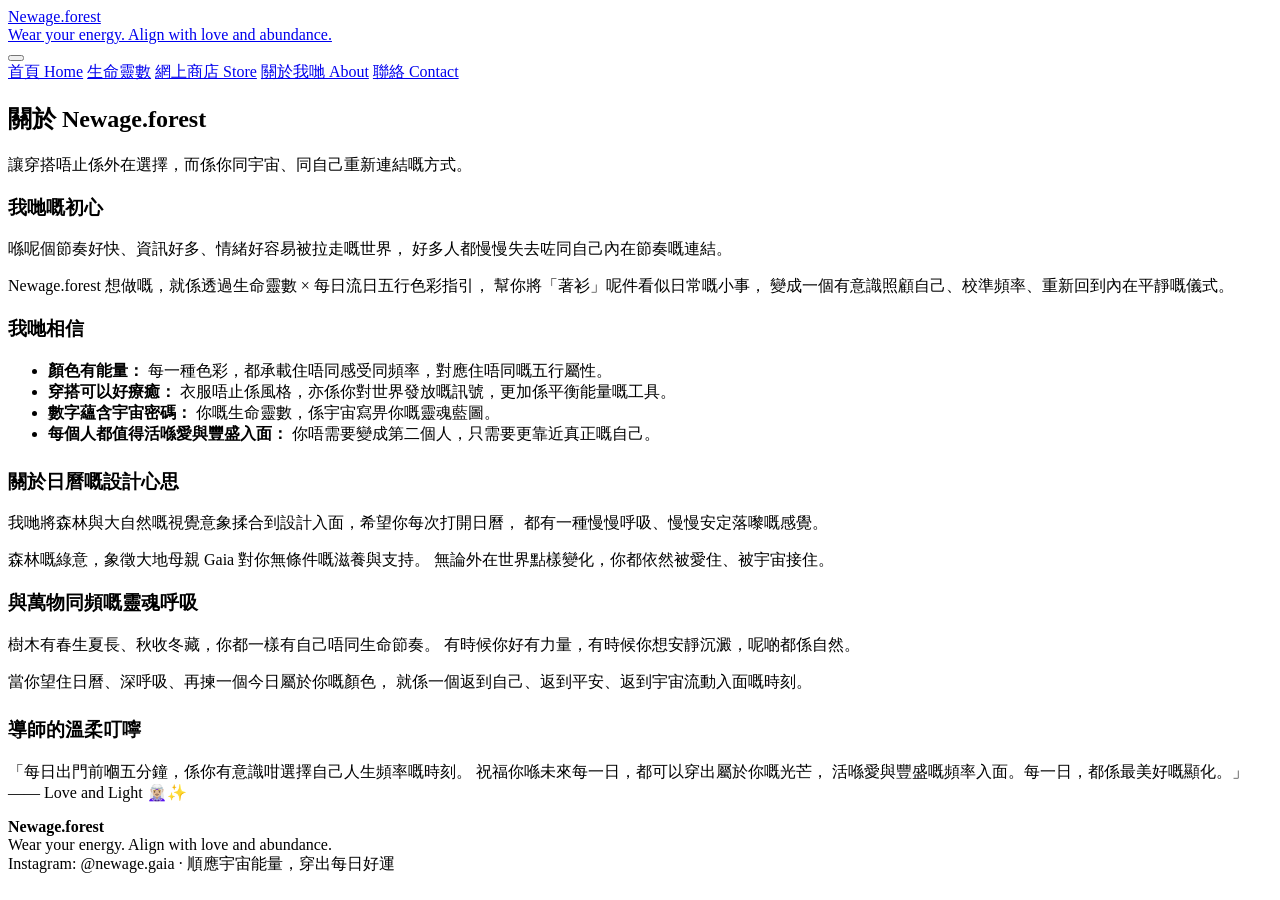
==== about.html @ 84f9bcf3 "Add files via upload" ====
<!DOCTYPE html>
<html lang="zh-HK">
<head>
  <meta charset="UTF-8" />
  <meta name="viewport" content="width=device-width, initial-scale=1.0" />

  <title>關於我哋 | Newage.forest</title>

  <meta name="description" content="關於 Newage.forest，透過生命靈數與每日流日五行色彩指引，幫你重新連結自己。" />

  <link rel="stylesheet" href="css/style.css" />
</head>

<body>

<nav class="nav">
  <div class="container nav-inner">
    <a class="brand" href="index.html">
      <div class="brand-title">Newage.forest</div>
      <div class="brand-sub">Wear your energy. Align with love and abundance.</div>
    </a>

    <button class="menu-toggle" id="menuToggle" aria-label="Open menu" aria-expanded="false" aria-controls="mobileMenu">
      <span></span>
      <span></span>
      <span></span>
    </button>

    <div class="nav-links" id="mobileMenu">
      <a href="index.html">首頁 Home</a>
      <a href="numerology.html">生命靈數</a>
      <a href="store.html">網上商店 Store</a>
      <a href="about.html">關於我哋 About</a>
      <a href="contact.html">聯絡 Contact</a>
    </div>
  </div>
</nav>

<main>

<section id="about">
  <div class="container">
    <div class="section-head">
      <h1>關於 Newage.forest</h1>
      <p class="muted">
        讓穿搭唔止係外在選擇，而係你同宇宙、同自己重新連結嘅方式。
      </p>
    </div>

    <div class="grid-2">
      <div class="card">
        <h3>我哋嘅初心</h3>

        <p>
          喺呢個節奏好快、資訊好多、情緒好容易被拉走嘅世界，
          好多人都慢慢失去咗同自己內在節奏嘅連結。
        </p>

        <p>
          Newage.forest 想做嘅，就係透過生命靈數 × 每日流日五行色彩指引，
          幫你將「著衫」呢件看似日常嘅小事，
          變成一個有意識照顧自己、校準頻率、重新回到內在平靜嘅儀式。
        </p>
      </div>

      <div class="card">
        <h3>我哋相信</h3>

        <ul class="list">
          <li><strong>顏色有能量：</strong> 每一種色彩，都承載住唔同感受同頻率，對應住唔同嘅五行屬性。</li>
          <li><strong>穿搭可以好療癒：</strong> 衣服唔止係風格，亦係你對世界發放嘅訊號，更加係平衡能量嘅工具。</li>
          <li><strong>數字蘊含宇宙密碼：</strong> 你嘅生命靈數，係宇宙寫畀你嘅靈魂藍圖。</li>
          <li><strong>每個人都值得活喺愛與豐盛入面：</strong> 你唔需要變成第二個人，只需要更靠近真正嘅自己。</li>
        </ul>
      </div>
    </div>

    <div class="grid-2" style="margin-top:24px;">
      <div class="soft-panel">
        <h3>關於日曆嘅設計心思</h3>

        <p>
          我哋將森林與大自然嘅視覺意象揉合到設計入面，希望你每次打開日曆，
          都有一種慢慢呼吸、慢慢安定落嚟嘅感覺。
        </p>

        <p>
          森林嘅綠意，象徵大地母親 Gaia 對你無條件嘅滋養與支持。
          無論外在世界點樣變化，你都依然被愛住、被宇宙接住。
        </p>
      </div>

      <div class="soft-panel">
        <h3>與萬物同頻嘅靈魂呼吸</h3>

        <p>
          樹木有春生夏長、秋收冬藏，你都一樣有自己唔同生命節奏。
          有時候你好有力量，有時候你想安靜沉澱，呢啲都係自然。
        </p>

        <p>
          當你望住日曆、深呼吸、再揀一個今日屬於你嘅顏色，
          就係一個返到自己、返到平安、返到宇宙流動入面嘅時刻。
        </p>
      </div>
    </div>

    <div class="card" style="margin-top:24px;">
      <h3>導師的溫柔叮嚀</h3>

      <p class="quote">
        「每日出門前嗰五分鐘，係你有意識咁選擇自己人生頻率嘅時刻。
        祝福你喺未來每一日，都可以穿出屬於你嘅光芒，
        活喺愛與豐盛嘅頻率入面。每一日，都係最美好嘅顯化。」
        —— Love and Light 🧝🏼‍♀️✨
      </p>
    </div>
  </div>
</section>

</main>

<footer class="footer">
  <div class="container footer-inner">
    <div>
      <strong>Newage.forest</strong><br>
      <span class="small">Wear your energy. Align with love and abundance.</span>
    </div>

    <div class="small">
      Instagram: @newage.gaia · 順應宇宙能量，穿出每日好運
    </div>
  </div>
</footer>

<script src="js/main.js"></script>

</body>
</html>
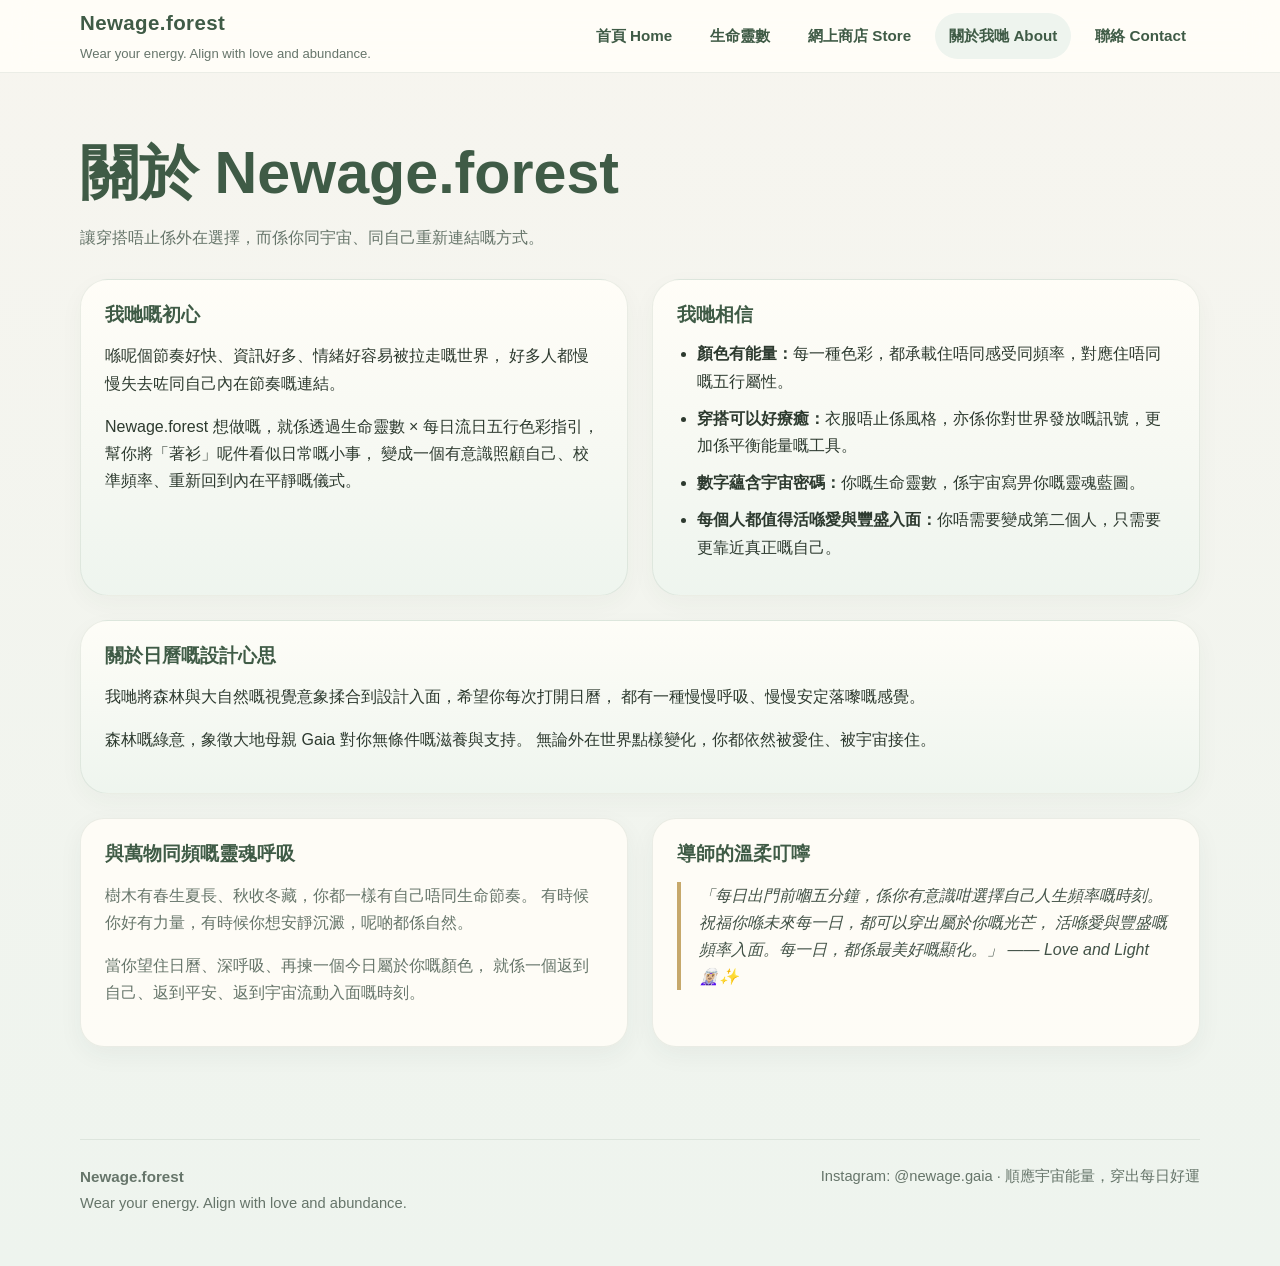
==== commit 25587d52: "new new" ====
--- a/about.html
+++ b/about.html
@@ -3,15 +3,13 @@
 <head>
   <meta charset="UTF-8" />
   <meta name="viewport" content="width=device-width, initial-scale=1.0" />
-
   <title>關於我哋 | Newage.forest</title>
-
-  <meta name="description" content="關於 Newage.forest，透過生命靈數與每日流日五行色彩指引，幫你重新連結自己。" />
-
+  <meta name="description" content="關於 Newage.forest：讓穿搭唔止係外在選擇，而係你同宇宙、同自己重新連結嘅方式。" />
   <link rel="stylesheet" href="css/style.css" />
 </head>
+<body>
 
-<body>
+<div class="scroll-progress" id="scrollProgressBar"></div>
 
 <nav class="nav">
   <div class="container nav-inner">
@@ -30,100 +28,88 @@
       <a href="index.html">首頁 Home</a>
       <a href="numerology.html">生命靈數</a>
       <a href="store.html">網上商店 Store</a>
-      <a href="about.html">關於我哋 About</a>
+      <a class="active" href="about.html">關於我哋 About</a>
       <a href="contact.html">聯絡 Contact</a>
     </div>
   </div>
 </nav>
 
 <main>
-
-<section id="about">
-  <div class="container">
-    <div class="section-head">
-      <h1>關於 Newage.forest</h1>
-      <p class="muted">
-        讓穿搭唔止係外在選擇，而係你同宇宙、同自己重新連結嘅方式。
-      </p>
-    </div>
-
-    <div class="grid-2">
-      <div class="card">
-        <h3>我哋嘅初心</h3>
-
-        <p>
-          喺呢個節奏好快、資訊好多、情緒好容易被拉走嘅世界，
-          好多人都慢慢失去咗同自己內在節奏嘅連結。
-        </p>
-
-        <p>
-          Newage.forest 想做嘅，就係透過生命靈數 × 每日流日五行色彩指引，
-          幫你將「著衫」呢件看似日常嘅小事，
-          變成一個有意識照顧自己、校準頻率、重新回到內在平靜嘅儀式。
-        </p>
+  <section>
+    <div class="container">
+      <div class="section-head reveal">
+        <h1>關於 Newage.forest</h1>
+        <p class="muted">讓穿搭唔止係外在選擇，而係你同宇宙、同自己重新連結嘅方式。</p>
       </div>
 
-      <div class="card">
-        <h3>我哋相信</h3>
+      <div class="grid-2">
+        <div class="soft-panel reveal">
+          <h3>我哋嘅初心</h3>
+          <p>
+            喺呢個節奏好快、資訊好多、情緒好容易被拉走嘅世界，
+            好多人都慢慢失去咗同自己內在節奏嘅連結。
+          </p>
+          <p>
+            Newage.forest 想做嘅，就係透過生命靈數 × 每日流日五行色彩指引，
+            幫你將「著衫」呢件看似日常嘅小事，
+            變成一個有意識照顧自己、校準頻率、重新回到內在平靜嘅儀式。
+          </p>
+        </div>
 
-        <ul class="list">
-          <li><strong>顏色有能量：</strong> 每一種色彩，都承載住唔同感受同頻率，對應住唔同嘅五行屬性。</li>
-          <li><strong>穿搭可以好療癒：</strong> 衣服唔止係風格，亦係你對世界發放嘅訊號，更加係平衡能量嘅工具。</li>
-          <li><strong>數字蘊含宇宙密碼：</strong> 你嘅生命靈數，係宇宙寫畀你嘅靈魂藍圖。</li>
-          <li><strong>每個人都值得活喺愛與豐盛入面：</strong> 你唔需要變成第二個人，只需要更靠近真正嘅自己。</li>
-        </ul>
+        <div class="soft-panel reveal">
+          <h3>我哋相信</h3>
+          <ul class="list">
+            <li><strong>顏色有能量：</strong>每一種色彩，都承載住唔同感受同頻率，對應住唔同嘅五行屬性。</li>
+            <li><strong>穿搭可以好療癒：</strong>衣服唔止係風格，亦係你對世界發放嘅訊號，更加係平衡能量嘅工具。</li>
+            <li><strong>數字蘊含宇宙密碼：</strong>你嘅生命靈數，係宇宙寫畀你嘅靈魂藍圖。</li>
+            <li><strong>每個人都值得活喺愛與豐盛入面：</strong>你唔需要變成第二個人，只需要更靠近真正嘅自己。</li>
+          </ul>
+        </div>
       </div>
-    </div>
 
-    <div class="grid-2" style="margin-top:24px;">
-      <div class="soft-panel">
+      <div class="soft-panel reveal" style="margin-top:24px;">
         <h3>關於日曆嘅設計心思</h3>
-
         <p>
           我哋將森林與大自然嘅視覺意象揉合到設計入面，希望你每次打開日曆，
           都有一種慢慢呼吸、慢慢安定落嚟嘅感覺。
         </p>
-
         <p>
           森林嘅綠意，象徵大地母親 Gaia 對你無條件嘅滋養與支持。
           無論外在世界點樣變化，你都依然被愛住、被宇宙接住。
         </p>
       </div>
 
-      <div class="soft-panel">
-        <h3>與萬物同頻嘅靈魂呼吸</h3>
+      <div class="grid-2" style="margin-top:24px;">
+        <div class="card reveal">
+          <h3>與萬物同頻嘅靈魂呼吸</h3>
+          <p class="muted">
+            樹木有春生夏長、秋收冬藏，你都一樣有自己唔同生命節奏。
+            有時候你好有力量，有時候你想安靜沉澱，呢啲都係自然。
+          </p>
+          <p class="muted">
+            當你望住日曆、深呼吸、再揀一個今日屬於你嘅顏色，
+            就係一個返到自己、返到平安、返到宇宙流動入面嘅時刻。
+          </p>
+        </div>
 
-        <p>
-          樹木有春生夏長、秋收冬藏，你都一樣有自己唔同生命節奏。
-          有時候你好有力量，有時候你想安靜沉澱，呢啲都係自然。
-        </p>
-
-        <p>
-          當你望住日曆、深呼吸、再揀一個今日屬於你嘅顏色，
-          就係一個返到自己、返到平安、返到宇宙流動入面嘅時刻。
-        </p>
+        <div class="card reveal">
+          <h3>導師的溫柔叮嚀</h3>
+          <p class="quote">
+            「每日出門前嗰五分鐘，係你有意識咁選擇自己人生頻率嘅時刻。
+            祝福你喺未來每一日，都可以穿出屬於你嘅光芒，
+            活喺愛與豐盛嘅頻率入面。每一日，都係最美好嘅顯化。」
+            —— Love and Light 🧝🏼‍♀️✨
+          </p>
+        </div>
       </div>
     </div>
-
-    <div class="card" style="margin-top:24px;">
-      <h3>導師的溫柔叮嚀</h3>
-
-      <p class="quote">
-        「每日出門前嗰五分鐘，係你有意識咁選擇自己人生頻率嘅時刻。
-        祝福你喺未來每一日，都可以穿出屬於你嘅光芒，
-        活喺愛與豐盛嘅頻率入面。每一日，都係最美好嘅顯化。」
-        —— Love and Light 🧝🏼‍♀️✨
-      </p>
-    </div>
-  </div>
-</section>
-
+  </section>
 </main>
 
 <footer class="footer">
   <div class="container footer-inner">
     <div>
-      <strong>Newage.forest</strong><br>
+      <strong>Newage.forest</strong><br />
       <span class="small">Wear your energy. Align with love and abundance.</span>
     </div>
 
@@ -134,6 +120,5 @@
 </footer>
 
 <script src="js/main.js"></script>
-
 </body>
 </html>
--- a/css/style.css
+++ b/css/style.css
@@ -0,0 +1,1239 @@
+:root{
+  --bg:#f5f3ec;
+  --card:#fffdf8;
+  --green:#5c7a63;
+  --green-deep:#3f5b46;
+  --green-light:#7a9e83;
+  --sage:#9fb59f;
+  --gold:#c6a86b;
+  --gold-light:#d9c48e;
+  --gold-dark:#a8863e;
+  --text:#2d3a2f;
+  --muted:#66756a;
+  --line:#dfe6dc;
+  --soft:#eef4ee;
+  --shadow:0 10px 30px rgba(49,67,54,0.08);
+  --shadow-lg:0 24px 64px rgba(49,67,54,0.16);
+  --shadow-gold:0 8px 32px rgba(198,168,107,0.28);
+  --radius-xl:28px;
+  --radius-lg:22px;
+  --radius-md:16px;
+  --radius-sm:12px;
+  --maxw:1120px;
+  --nav-offset:96px;
+  --ease-bounce:cubic-bezier(0.34,1.56,0.64,1);
+  --ease-smooth:cubic-bezier(0.4,0,0.2,1);
+}
+
+*{box-sizing:border-box;}
+html{scroll-behavior:smooth;}
+
+body{
+  margin:0;
+  font-family:"Segoe UI","PingFang TC","Microsoft JhengHei",sans-serif;
+  background:linear-gradient(180deg,#f7f5ef 0%,#eef4ee 100%);
+  color:var(--text);
+  line-height:1.7;
+}
+
+img{max-width:100%;display:block;}
+a{color:inherit;text-decoration:none;}
+button,input{font:inherit;}
+
+.container{
+  width:min(var(--maxw),92%);
+  margin:0 auto;
+}
+
+.small{font-size:.92rem;}
+.muted{color:var(--muted);}
+.highlight{color:var(--green-deep);font-weight:700;}
+
+h1,h2,h3{
+  line-height:1.2;
+  margin:0 0 14px;
+  color:var(--green-deep);
+  scroll-margin-top:var(--nav-offset);
+}
+h1{font-size:clamp(2.15rem,5vw,3.7rem);}
+h2{font-size:clamp(1.6rem,3.8vw,2.35rem);}
+h3{font-size:1.16rem;}
+
+section{padding:64px 0;scroll-margin-top:var(--nav-offset);}
+
+.section-head{max-width:760px;margin-bottom:28px;}
+
+.card{
+  background:rgba(255,253,248,0.88);
+  border:1px solid rgba(92,122,99,0.12);
+  border-radius:24px;
+  padding:24px;
+  box-shadow:0 8px 24px rgba(49,67,54,0.05);
+}
+
+.soft-panel{
+  background:linear-gradient(180deg,rgba(255,253,248,0.92),rgba(238,244,238,0.92));
+  border:1px solid rgba(92,122,99,0.12);
+  border-radius:28px;
+  padding:24px;
+  box-shadow:0 8px 24px rgba(49,67,54,0.04);
+}
+
+.grid-2{display:grid;grid-template-columns:1fr 1fr;gap:24px;}
+.grid-3{display:grid;grid-template-columns:repeat(3,1fr);gap:22px;}
+
+.btn-row{display:flex;flex-wrap:wrap;gap:12px;margin-top:22px;justify-content:center;align-items:center;}
+
+.btn{
+  display:inline-flex;
+  align-items:center;
+  justify-content:center;
+  min-height:46px;
+  padding:12px 24px;
+  border-radius:12px;
+  font-weight:600;
+  transition:.25s ease;
+  border:none;
+  cursor:pointer;
+  font-size:1rem;
+  position:relative;
+  z-index:5;
+  overflow:hidden;
+  text-decoration:none;
+  box-shadow:0 4px 12px rgba(0,0,0,0.1);
+}
+
+.btn::after{
+  content:"";
+  position:absolute;
+  inset:0;
+  background:rgba(255,255,255,0.15);
+  border-radius:inherit;
+  opacity:0;
+  transition:.2s;
+}
+.btn:hover::after{opacity:1;}
+
+.btn-primary{
+  background:linear-gradient(135deg,#6e8e75 0%,#5a7a61 100%);
+  color:white;
+}
+.btn-primary:hover{
+  background:linear-gradient(135deg,#5a7a61 0%,#4a6a51 100%);
+  transform:translateY(-2px);
+  box-shadow:0 8px 24px rgba(63,91,70,0.28);
+}
+
+.btn-secondary{
+  background:linear-gradient(135deg,#8e9775 0%,#757a5a 100%);
+  color:white;
+}
+.btn-secondary:hover{
+  background:linear-gradient(135deg,#757a5a 0%,#656a4a 100%);
+  transform:translateY(-2px);
+  box-shadow:0 8px 24px rgba(142,151,117,0.28);
+}
+
+.btn-gold{
+  background:linear-gradient(135deg,var(--gold-dark),var(--gold));
+  color:#fff;
+  box-shadow:var(--shadow-gold);
+}
+.btn-gold:hover{
+  transform:translateY(-2px);
+  box-shadow:0 12px 36px rgba(198,168,107,0.4);
+}
+
+/* ===== FLOATING ACTION BUTTONS ===== */
+.floating-actions {
+  position:fixed;
+  bottom:24px;
+  right:24px;
+  display:flex;
+  flex-direction:column;
+  gap:12px;
+  z-index:1000;
+}
+
+.float-btn {
+  width:56px;
+  height:56px;
+  border-radius:50%;
+  display:flex;
+  align-items:center;
+  justify-content:center;
+  font-size:24px;
+  text-decoration:none;
+  box-shadow:0 4px 12px rgba(0,0,0,0.15);
+  transition:transform 0.2s,box-shadow 0.2s;
+}
+
+.float-btn:hover {
+  transform:translateY(-2px);
+  box-shadow:0 6px 16px rgba(0,0,0,0.2);
+}
+
+.float-btn-contact {
+  background:linear-gradient(135deg,#6e8e75 0%,#5a7a61 100%);
+  color:white;
+}
+
+.float-btn-store {
+  background:linear-gradient(135deg,#8e9775 0%,#757a5a 100%);
+  color:white;
+}
+
+/* ===== SCROLL PROGRESS ===== */
+.scroll-progress{
+  position:fixed;
+  top:0;
+  left:0;
+  height:3px;
+  background:linear-gradient(90deg,var(--green-deep),var(--gold));
+  z-index:9999;
+  width:0%;
+  transition:width .1s linear;
+}
+
+/* ===== NAV ===== */
+.nav{
+  position:sticky;
+  top:0;
+  z-index:1100;
+  background:rgba(255,253,248,0.94);
+  backdrop-filter:blur(16px);
+  -webkit-backdrop-filter:blur(16px);
+  border-bottom:1px solid rgba(95,122,99,0.12);
+  transition:box-shadow .3s;
+}
+.nav.scrolled{box-shadow:0 4px 20px rgba(49,67,54,0.08);}
+
+.nav-inner{
+  min-height:72px;
+  display:flex;
+  align-items:center;
+  justify-content:space-between;
+  gap:18px;
+  position:relative;
+}
+
+.brand{display:flex;flex-direction:column;gap:2px;min-width:0;}
+.brand-title{font-size:1.28rem;font-weight:800;color:var(--green-deep);letter-spacing:.02em;}
+.brand-sub{font-size:.82rem;color:var(--muted);}
+
+.menu-toggle{
+  display:none;
+  width:46px;height:46px;
+  border:none;border-radius:14px;
+  background:#edf4ed;
+  color:var(--green-deep);
+  cursor:pointer;
+  align-items:center;justify-content:center;flex-direction:column;
+  gap:4px;
+  box-shadow:0 4px 14px rgba(63,91,70,0.06);
+}
+.menu-toggle span{
+  width:18px;height:2px;
+  background:var(--green-deep);border-radius:999px;
+  transition:.25s ease;display:block;
+}
+.menu-toggle.active span:nth-child(1){transform:translateY(6px) rotate(45deg);}
+.menu-toggle.active span:nth-child(2){opacity:0;}
+.menu-toggle.active span:nth-child(3){transform:translateY(-6px) rotate(-45deg);}
+
+.nav-links{display:flex;flex-wrap:wrap;gap:10px;align-items:center;}
+.nav-links a{
+  padding:10px 14px;border-radius:999px;
+  color:var(--green-deep);font-size:.95rem;
+  transition:.25s ease;font-weight:600;
+}
+.nav-links a:hover{background:var(--soft);}
+.nav-links a.active{background:var(--soft);color:var(--green-deep);}
+
+/* ===== HERO ===== */
+.hero{padding:52px 0 44px;}
+.hero-grid{
+  display:grid;
+  grid-template-columns:1.08fr .92fr;
+  gap:26px;align-items:center;
+}
+.hero-card{
+  background:linear-gradient(160deg,rgba(92,122,99,0.14),rgba(255,255,255,0.82));
+  border:1px solid rgba(92,122,99,0.16);
+  border-radius:28px;padding:28px;
+  box-shadow:0 12px 34px rgba(49,67,54,0.08);
+}
+.eyebrow{
+  display:inline-block;padding:6px 12px;border-radius:999px;
+  background:#edf4ed;color:var(--green-deep);
+  font-size:.88rem;margin-bottom:16px;font-weight:700;
+}
+.lead{font-size:1.06rem;color:var(--muted);margin-bottom:18px;}
+
+.hero-visual{
+  min-height:420px;border-radius:28px;
+  background:
+    radial-gradient(circle at 25% 20%,rgba(255,255,255,.82),transparent 22%),
+    radial-gradient(circle at 70% 30%,rgba(198,168,107,.22),transparent 24%),
+    radial-gradient(circle at 50% 80%,rgba(92,122,99,.15),transparent 24%),
+    linear-gradient(160deg,#dce8dc 0%,#f6f3ed 45%,#e6efe6 100%);
+  border:1px solid rgba(92,122,99,.12);
+  display:flex;align-items:flex-end;justify-content:center;
+  padding:28px;position:relative;overflow:hidden;
+}
+.hero-visual::before,.hero-visual::after{
+  content:"";position:absolute;border-radius:50%;filter:blur(4px);
+}
+.hero-visual::before{
+  width:180px;height:180px;background:rgba(159,181,159,.25);top:26px;right:20px;
+}
+.hero-visual::after{
+  width:220px;height:220px;background:rgba(198,168,107,.12);bottom:18px;left:10px;
+}
+
+.visual-box{
+  position:relative;z-index:1;width:100%;max-width:340px;
+  background:rgba(255,253,248,.88);border:1px solid rgba(92,122,99,.14);
+  border-radius:24px;padding:22px;box-shadow:0 10px 28px rgba(63,91,70,.10);
+}
+.visual-box .mini{font-size:.9rem;color:var(--muted);margin-bottom:8px;}
+.visual-box .big{font-size:1.5rem;font-weight:800;color:var(--green-deep);margin-bottom:10px;line-height:1.3;}
+
+/* ===== BENEFITS ===== */
+.benefit-icon{
+  width:48px;height:48px;border-radius:50%;
+  display:grid;place-items:center;
+  background:#edf4ed;color:var(--green-deep);
+  font-size:1.2rem;margin-bottom:14px;
+}
+
+/* ===== INTRO PANEL ===== */
+.intro-panel{margin-top:32px;padding:32px;}
+.intro-badge{
+  display:inline-block;
+  padding:8px 20px;
+  background:linear-gradient(135deg,#6e8e75 0%,#5a7a61 100%);
+  color:white;
+  border-radius:20px;
+  font-size:0.9rem;
+  font-weight:500;
+  margin-bottom:20px;
+  letter-spacing:0.5px;
+}
+.intro-title{
+  font-size:1.6rem;
+  line-height:1.4;
+  margin-bottom:16px;
+  color:#2a2a2a;
+}
+.intro-text{
+  font-size:1rem;
+  color:#555;
+  line-height:1.8;
+}
+
+/* ===== CALCULATOR ===== */
+.calculator-section{
+  background:linear-gradient(160deg,rgba(92,122,99,.08),rgba(198,168,107,.06));
+  border-radius:28px;padding:28px;
+  border:1px solid rgba(92,122,99,.14);margin-top:18px;
+}
+.calc-form{
+  display:grid;
+  grid-template-columns:repeat(4,minmax(0,1fr));
+  gap:14px;align-items:end;margin:24px 0 12px;
+}
+.calc-field{display:flex;flex-direction:column;gap:6px;}
+.calc-field label{font-size:.88rem;color:var(--muted);font-weight:700;}
+.calc-field input{
+  width:100%;min-height:48px;padding:12px 14px;
+  border-radius:14px;border:1px solid rgba(92,122,99,.2);
+  background:#fffdf8;font-size:1rem;color:var(--text);
+  outline:none;transition:.2s;
+}
+.calc-field input:focus{
+  border-color:var(--green);
+  box-shadow:0 0 0 3px rgba(92,122,99,.1);
+}
+
+.calc-btn{
+  min-height:48px;padding:12px 20px;border-radius:999px;
+  background:var(--green-deep);color:#fff;border:none;
+  font-size:1rem;font-weight:700;cursor:pointer;transition:.25s;
+  position:relative;z-index:5;overflow:hidden;
+}
+.calc-btn:hover{background:#334c39;transform:translateY(-1px);}
+
+.result-box{
+  display:none;margin-top:22px;padding:24px;
+  background:rgba(255,253,248,.92);
+  border:1px solid rgba(92,122,99,.14);
+  border-radius:24px;
+  box-shadow:0 8px 24px rgba(49,67,54,.06);
+  animation:fadeInUp .35s ease;
+  position:relative;z-index:6;
+}
+.result-box.show{display:block;}
+
+@keyframes fadeInUp{
+  from{opacity:0;transform:translateY(14px);}
+  to{opacity:1;transform:translateY(0);}
+}
+
+.result-number{
+  display:inline-flex;align-items:center;justify-content:center;
+  width:72px;height:72px;border-radius:50%;
+  background:linear-gradient(135deg,var(--green-deep),var(--green));
+  color:#fff;font-size:2rem;font-weight:800;
+  margin-bottom:16px;
+  box-shadow:0 6px 20px rgba(63,91,70,.2);
+}
+.result-title{font-size:1.3rem;font-weight:800;color:var(--green-deep);margin-bottom:8px;}
+.result-desc{color:var(--muted);margin-bottom:18px;line-height:1.8;}
+
+.cta-box{
+  margin-top:20px;padding:18px;
+  background:#edf4ed;border-radius:16px;
+  border:1px solid rgba(92,122,99,.12);
+  position:relative;z-index:7;
+}
+
+/* ===== PERSONALITY ===== */
+.personality-grid{
+  display:grid;grid-template-columns:repeat(3,1fr);
+  gap:14px;margin-top:22px;
+}
+.personality-item{
+  padding:16px;
+  background:rgba(255,253,248,.82);
+  border:1px solid rgba(92,122,99,.1);
+  border-radius:16px;text-align:center;
+  transition:.25s var(--ease-bounce);cursor:pointer;user-select:none;
+}
+.personality-item:hover{
+  transform:translateY(-3px);
+  box-shadow:0 8px 22px rgba(49,67,54,.1);
+}
+.personality-item.active{
+  border-color:rgba(63,91,70,.34);
+  background:#edf4ed;
+  box-shadow:0 8px 18px rgba(63,91,70,.08);
+  transform:translateY(-2px);
+}
+.personality-num{font-size:1.6rem;font-weight:800;color:var(--green-deep);line-height:1;}
+.personality-name{font-size:.85rem;color:var(--muted);margin-top:6px;line-height:1.4;}
+.personality-detail{margin-top:18px;display:none;position:relative;z-index:6;}
+.personality-detail.show{display:block;animation:fadeInUp .35s ease;}
+
+/* ===== TRIANGLE PANEL ===== */
+.tri-panel{
+  background:linear-gradient(160deg,rgba(238,244,238,0.95),rgba(255,253,248,0.95));
+  border:1px solid rgba(92,122,99,0.14);
+  border-radius:28px;
+  padding:32px;
+  box-shadow:0 8px 24px rgba(49,67,54,0.06);
+}
+
+/* ===== JOINT SECTION ===== */
+.joint-section{margin-top:48px;}
+.joint-shell{
+  background:linear-gradient(180deg,rgba(255,253,248,0.95),rgba(238,244,238,0.92));
+  border:1px solid rgba(92,122,99,0.12);
+  border-radius:28px;
+  padding:40px;
+  box-shadow:0 8px 24px rgba(49,67,54,0.05);
+}
+.joint-head{text-align:center;max-width:860px;margin:0 auto 40px;}
+.joint-badge{
+  display:inline-block;
+  padding:8px 20px;
+  background:linear-gradient(135deg,#6e8e75 0%,#5a7a61 100%);
+  color:white;
+  border-radius:20px;
+  font-size:0.9rem;
+  font-weight:500;
+  margin-bottom:16px;
+  letter-spacing:0.5px;
+}
+.joint-logic{
+  background:rgba(255,253,248,0.88);
+  border:1px solid rgba(92,122,99,0.1);
+  border-radius:24px;
+  padding:32px;
+  margin-bottom:32px;
+}
+.joint-logic-title{
+  font-size:1.4rem;
+  font-weight:700;
+  color:var(--green-deep);
+  text-align:center;
+  margin-bottom:28px;
+}
+.joint-steps{
+  display:grid;
+  grid-template-columns:repeat(3,1fr);
+  gap:24px;
+}
+.joint-step{
+  background:white;
+  border:1px solid rgba(92,122,99,0.12);
+  border-radius:20px;
+  padding:24px;
+  text-align:center;
+  transition:transform 0.3s,box-shadow 0.3s;
+}
+.joint-step:hover{
+  transform:translateY(-4px);
+  box-shadow:0 12px 32px rgba(49,67,54,0.1);
+}
+.joint-step-num{
+  width:56px;
+  height:56px;
+  border-radius:50%;
+  background:linear-gradient(135deg,var(--green-deep),var(--green));
+  color:white;
+  font-size:1.3rem;
+  font-weight:800;
+  display:flex;
+  align-items:center;
+  justify-content:center;
+  margin:0 auto 16px;
+  box-shadow:0 6px 18px rgba(63,91,70,0.2);
+}
+.joint-step h3{
+  font-size:1.1rem;
+  margin-bottom:12px;
+  color:var(--green-deep);
+}
+.joint-step p{
+  font-size:0.95rem;
+  color:var(--muted);
+  line-height:1.7;
+  margin:0;
+}
+.joint-grid{
+  display:grid;
+  grid-template-columns:repeat(auto-fit,minmax(240px,1fr));
+  gap:18px;
+  margin-top:24px;
+}
+.joint-mini-card{
+  background:white;
+  border:1px solid rgba(92,122,99,0.1);
+  border-radius:16px;
+  padding:20px;
+  transition:transform 0.3s,box-shadow 0.3s;
+}
+.joint-mini-card:hover{
+  transform:translateY(-2px);
+  box-shadow:0 8px 24px rgba(49,67,54,0.08);
+}
+.joint-mini-card h4{
+  font-size:1rem;
+  font-weight:700;
+  color:var(--green-deep);
+  margin-bottom:10px;
+}
+.joint-mini-card p{
+  font-size:0.9rem;
+  color:var(--muted);
+  line-height:1.6;
+  margin:0;
+}
+.joint-bottom-note{
+  background:rgba(238,244,238,0.6);
+  border:1px solid rgba(92,122,99,0.12);
+  border-radius:16px;
+  padding:24px;
+  text-align:center;
+}
+.joint-bottom-note p{
+  font-size:1rem;
+  color:var(--text);
+  line-height:1.8;
+  margin:0;
+}
+.joint-bottom-note strong{
+  color:var(--green-deep);
+}
+
+/* ===== FAQ SECTION ===== */
+.faq-section{margin-top:48px;}
+.faq-shell{
+  background:linear-gradient(180deg,rgba(255,253,248,0.95),rgba(238,244,238,0.92));
+  border:1px solid rgba(92,122,99,0.12);
+  border-radius:28px;
+  padding:40px;
+  box-shadow:0 8px 24px rgba(49,67,54,0.05);
+}
+.faq-badge{
+  display:inline-block;
+  padding:8px 20px;
+  background:linear-gradient(135deg,#6e8e75 0%,#5a7a61 100%);
+  color:white;
+  border-radius:20px;
+  font-size:0.9rem;
+  font-weight:500;
+  margin-bottom:16px;
+  letter-spacing:0.5px;
+}
+.faq-list-advanced{margin-top:24px;}
+.faq-accordion-item{
+  border-bottom:1px solid var(--line);
+  overflow:hidden;
+}
+.faq-accordion-item:last-child{border-bottom:none;}
+.faq-question{
+  width:100%;background:none;border:none;
+  display:flex;justify-content:space-between;align-items:center;
+  padding:20px 0;cursor:pointer;
+  font-size:1rem;font-weight:700;color:var(--green-deep);
+  text-align:left;gap:16px;
+  transition:.2s;
+}
+.faq-question:hover{color:var(--green);}
+.faq-icon{
+  width:28px;height:28px;border-radius:50%;
+  background:#edf4ed;display:flex;align-items:center;justify-content:center;
+  flex-shrink:0;font-size:1.2rem;color:var(--green-deep);
+  transition:.3s var(--ease-smooth);font-weight:400;
+}
+.faq-question[aria-expanded="true"] .faq-icon{
+  transform:rotate(45deg);
+  background:var(--green-deep);
+  color:#fff;
+}
+.faq-answer{
+  max-height:0;
+  overflow:hidden;
+  transition:max-height .35s var(--ease-smooth);
+}
+.faq-answer p{
+  padding:0 0 20px;
+  color:var(--muted);
+  line-height:1.8;
+  font-size:.95rem;
+  margin:0;
+}
+
+/* ===== CTA CONSULTATION SECTION ===== */
+.cta-consult-section{
+  padding:60px 0;
+  position:relative;
+  overflow:hidden;
+}
+.cta-consult-wrap{
+  background:linear-gradient(135deg,#f8f9f5 0%,#f0f2ea 100%);
+  border-radius:24px;
+  padding:56px 40px;
+  position:relative;
+  overflow:hidden;
+  box-shadow:0 8px 32px rgba(0,0,0,0.08);
+}
+.cta-consult-glow{
+  position:absolute;
+  border-radius:50%;
+  filter:blur(60px);
+  opacity:0.15;
+  pointer-events:none;
+}
+.cta-glow-1{
+  width:300px;
+  height:300px;
+  background:#6e8e75;
+  top:-100px;
+  right:-50px;
+}
+.cta-glow-2{
+  width:250px;
+  height:250px;
+  background:#8e9775;
+  bottom:-80px;
+  left:-60px;
+}
+.cta-consult-content{
+  position:relative;
+  z-index:1;
+  text-align:center;
+  max-width:800px;
+  margin:0 auto;
+}
+.cta-badge{
+  display:inline-block;
+  padding:8px 20px;
+  background:linear-gradient(135deg,#6e8e75 0%,#5a7a61 100%);
+  color:white;
+  border-radius:20px;
+  font-size:0.9rem;
+  font-weight:500;
+  margin-bottom:20px;
+  letter-spacing:0.5px;
+}
+.cta-title{
+  font-size:2rem;
+  line-height:1.4;
+  margin-bottom:16px;
+  color:#2a2a2a;
+}
+.cta-title span{
+  display:block;
+  color:#6e8e75;
+  font-weight:600;
+  margin-top:8px;
+}
+.cta-subtitle{
+  font-size:1.15rem;
+  color:#555;
+  margin-bottom:24px;
+  line-height:1.6;
+}
+.cta-description{
+  font-size:1rem;
+  color:#666;
+  line-height:1.8;
+  margin-bottom:32px;
+}
+.cta-feature-list{
+  display:flex;
+  flex-wrap:wrap;
+  gap:12px;
+  justify-content:center;
+  margin-bottom:36px;
+}
+.cta-feature-item{
+  padding:10px 18px;
+  background:white;
+  border:2px solid #e8ebe4;
+  border-radius:12px;
+  font-size:0.95rem;
+  color:#555;
+  font-weight:500;
+  transition:all 0.3s ease;
+}
+.cta-feature-item:hover{
+  border-color:#6e8e75;
+  background:#f8f9f5;
+  transform:translateY(-2px);
+}
+.cta-action-row{
+  display:flex;
+  gap:16px;
+  justify-content:center;
+  align-items:center;
+  flex-wrap:wrap;
+  margin-bottom:24px;
+}
+.cta-btn{
+  display:inline-flex;
+  align-items:center;
+  justify-content:center;
+  gap:10px;
+  padding:16px 32px;
+  border-radius:12px;
+  font-size:1.05rem;
+  font-weight:600;
+  text-decoration:none;
+  transition:all 0.3s ease;
+  position:relative;
+  overflow:hidden;
+  box-shadow:0 4px 12px rgba(0,0,0,0.1);
+  border:none;
+  cursor:pointer;
+}
+.cta-btn::before{
+  content:'';
+  position:absolute;
+  top:0;
+  left:-100%;
+  width:100%;
+  height:100%;
+  background:linear-gradient(90deg,transparent,rgba(255,255,255,0.3),transparent);
+  transition:left 0.5s ease;
+}
+.cta-btn:hover::before{
+  left:100%;
+}
+.cta-btn:hover{
+  transform:translateY(-3px);
+  box-shadow:0 8px 20px rgba(0,0,0,0.15);
+}
+.cta-btn-primary{
+  background:linear-gradient(135deg,#6e8e75 0%,#5a7a61 100%);
+  color:white;
+  min-width:280px;
+}
+.cta-btn-primary:hover{
+  background:linear-gradient(135deg,#5a7a61 0%,#4a6a51 100%);
+}
+.cta-btn-secondary{
+  background:white;
+  color:#6e8e75;
+  border:2px solid #6e8e75;
+  min-width:200px;
+}
+.cta-btn-secondary:hover{
+  background:#6e8e75;
+  color:white;
+  border-color:#6e8e75;
+}
+.cta-btn-arrow{
+  font-size:1.2rem;
+  transition:transform 0.3s ease;
+  display:inline-block;
+}
+.cta-btn:hover .cta-btn-arrow{
+  transform:translateX(4px);
+}
+.cta-note{
+  font-size:0.95rem;
+  color:#888;
+  line-height:1.6;
+  font-style:italic;
+}
+
+/* ===== STORE ===== */
+.store-hero-section{
+  background:
+    radial-gradient(ellipse at 20% 50%,rgba(92,122,99,0.12) 0%,transparent 60%),
+    radial-gradient(ellipse at 80% 20%,rgba(198,168,107,0.14) 0%,transparent 50%),
+    linear-gradient(160deg,#f0f7f0 0%,#faf8f2 50%,#eef4ee 100%);
+  border-radius:32px;
+  padding:52px 40px;
+  border:1px solid rgba(92,122,99,0.12);
+  position:relative;overflow:hidden;
+  margin-bottom:48px;
+}
+
+.floating-nums{
+  position:absolute;inset:0;
+  pointer-events:none;overflow:hidden;
+}
+.floating-num{
+  position:absolute;
+  font-size:clamp(2rem,5vw,4rem);
+  font-weight:900;
+  color:rgba(63,91,70,0.06);
+  animation:floatNum 8s ease-in-out infinite;
+  user-select:none;
+}
+@keyframes floatNum{
+  0%,100%{transform:translateY(0) rotate(-5deg);}
+  50%{transform:translateY(-18px) rotate(5deg);}
+}
+
+.store-hero-content{
+  position:relative;z-index:2;
+  max-width:680px;
+}
+.store-hero-badge{
+  display:inline-flex;align-items:center;gap:8px;
+  padding:8px 16px;border-radius:999px;
+  background:rgba(63,91,70,0.1);
+  color:var(--green-deep);font-size:.88rem;font-weight:700;
+  margin-bottom:20px;border:1px solid rgba(63,91,70,0.15);
+}
+
+.stats-row{
+  display:flex;flex-wrap:wrap;gap:24px;
+  margin-top:32px;padding-top:28px;
+  border-top:1px solid rgba(92,122,99,0.15);
+}
+.stat-item{display:flex;flex-direction:column;gap:2px;}
+.stat-number{
+  font-size:clamp(1.6rem,4vw,2.2rem);
+  font-weight:900;
+  color:var(--green-deep);
+  line-height:1;
+}
+.stat-label{font-size:.88rem;color:var(--muted);}
+
+/* ===== PRODUCT CARDS ===== */
+.store-slider-shell{position:relative;}
+.store-slider{
+  display:flex;gap:18px;
+  overflow-x:auto;scroll-snap-type:x mandatory;
+  scroll-behavior:smooth;padding:6px 2px 18px;
+  -ms-overflow-style:none;scrollbar-width:none;
+}
+.store-slider::-webkit-scrollbar{display:none;}
+
+.product-card{
+  flex:0 0 calc(33.333% - 12px);
+  min-width:0;scroll-snap-align:start;
+  background:rgba(255,253,248,.96);
+  border:1px solid rgba(92,122,99,.12);
+  border-radius:26px;padding:20px;
+  box-shadow:0 8px 24px rgba(49,67,54,.05);
+  display:flex;flex-direction:column;gap:14px;
+  position:relative;
+  transition:.3s var(--ease-smooth);
+}
+.product-card:hover{
+  transform:translateY(-4px);
+  box-shadow:0 20px 48px rgba(49,67,54,.12);
+  border-color:rgba(92,122,99,.22);
+}
+.product-card.featured{
+  border-color:rgba(198,168,107,.4);
+  background:linear-gradient(160deg,rgba(255,253,248,1),rgba(255,250,238,.96));
+  box-shadow:0 12px 36px rgba(198,168,107,.15),0 4px 12px rgba(49,67,54,.06);
+}
+
+.product-badge{
+  position:absolute;top:-12px;left:50%;transform:translateX(-50%);
+  padding:6px 16px;border-radius:999px;
+  font-size:.8rem;font-weight:800;
+  white-space:nowrap;z-index:10;
+}
+.badge-popular{
+  background:linear-gradient(135deg,var(--gold-dark),var(--gold));
+  color:#fff;box-shadow:var(--shadow-gold);
+}
+.badge-new{background:var(--green-deep);color:#fff;}
+
+.tag{
+  display:inline-block;padding:6px 10px;
+  background:#edf4ed;color:var(--green-deep);
+  border-radius:999px;font-size:.82rem;font-weight:700;
+}
+.tag-gold{
+  background:rgba(198,168,107,.15);
+  color:var(--gold-dark);
+  border:1px solid rgba(198,168,107,.3);
+}
+
+.price-row{display:flex;align-items:baseline;gap:8px;margin:4px 0;}
+.price{font-size:1.5rem;font-weight:800;color:var(--green-deep);}
+.price-note{font-size:.85rem;color:var(--muted);}
+
+.product-features{
+  list-style:none;padding:0;margin:0;
+  display:flex;flex-direction:column;gap:8px;
+}
+.product-features li{
+  display:flex;align-items:flex-start;gap:8px;
+  font-size:.9rem;color:var(--text);line-height:1.5;
+}
+.product-features li::before{
+  content:"✓";
+  color:var(--green-deep);font-weight:800;
+  flex-shrink:0;margin-top:1px;
+}
+
+.five-elements{display:flex;gap:6px;flex-wrap:wrap;margin:0;}
+.element-tag{padding:4px 10px;border-radius:999px;font-size:.75rem;font-weight:700;}
+.el-wood{background:#e8f5e9;color:#2e7d32;}
+.el-fire{background:#fce4ec;color:#c62828;}
+.el-earth{background:#fff8e1;color:#f57f17;}
+.el-metal{background:#f3e5f5;color:#6a1b9a;}
+.el-water{background:#e3f2fd;color:#1565c0;}
+
+.gallery{border-radius:18px;overflow:hidden;border:1px solid rgba(92,122,99,.10);background:#f3f7f3;}
+.gallery-main{position:relative;aspect-ratio:4/3;background:linear-gradient(135deg,#e8f5e9,#fff9e6,#e0f2f1);overflow:hidden;}
+.gallery-main img{width:100%;height:100%;object-fit:cover;background:#eef4ee;cursor:zoom-in;}
+.gallery-placeholder{
+  width:100%;height:100%;
+  display:flex;align-items:center;justify-content:center;
+  font-size:3rem;color:rgba(63,91,70,.7);
+  background:radial-gradient(circle at 30% 25%,rgba(255,255,255,.8),transparent 20%),
+    linear-gradient(135deg,#e8f5e9,#fff9e6,#e0f2f1);
+}
+.gallery-controls{
+  position:absolute;inset:auto 0 10px 0;
+  display:flex;justify-content:space-between;padding:0 10px;pointer-events:none;
+}
+.gallery-btn{
+  pointer-events:auto;width:36px;height:36px;border:none;border-radius:50%;
+  background:rgba(255,253,248,.92);color:var(--green-deep);
+  box-shadow:0 4px 16px rgba(0,0,0,.12);cursor:pointer;font-size:1rem;
+}
+.gallery-thumbs{display:flex;gap:8px;overflow-x:auto;padding:10px;background:#fffdf8;scrollbar-width:none;}
+.gallery-thumbs::-webkit-scrollbar{display:none;}
+.thumb{
+  flex:0 0 56px;width:56px;height:56px;border-radius:10px;
+  overflow:hidden;border:2px solid transparent;cursor:pointer;background:#eef4ee;
+}
+.thumb.active{border-color:var(--green-deep);}
+.thumb img{width:100%;height:100%;object-fit:cover;}
+.thumb.placeholder-thumb{
+  display:flex;align-items:center;justify-content:center;
+  color:var(--green-deep);font-size:1.2rem;
+  background:linear-gradient(135deg,#edf4ed,#f9f6ee);
+}
+
+.buy-btn{
+  display:block;width:100%;padding:15px;border-radius:999px;
+  background:linear-gradient(135deg,var(--green-deep),#4a6b50);
+  color:#fff;text-align:center;font-weight:800;font-size:1rem;
+  transition:.25s var(--ease-smooth);margin-top:2px;border:none;cursor:pointer;
+  position:relative;z-index:5;letter-spacing:.02em;
+  box-shadow:0 4px 16px rgba(63,91,70,0.2);
+}
+.buy-btn:hover{transform:translateY(-2px);box-shadow:0 10px 28px rgba(63,91,70,.28);}
+.buy-btn-gold{
+  background:linear-gradient(135deg,var(--gold-dark),var(--gold));
+  box-shadow:var(--shadow-gold);
+}
+.buy-btn-gold:hover{box-shadow:0 10px 32px rgba(198,168,107,.4);}
+
+.card-link{display:inline-flex;align-items:center;gap:8px;color:var(--green-deep);font-weight:700;font-size:.95rem;}
+
+.slider-nav{display:flex;justify-content:center;align-items:center;gap:12px;margin-top:20px;}
+.slider-arrow{
+  width:44px;height:44px;border-radius:50%;
+  border:1px solid rgba(92,122,99,.2);
+  background:rgba(255,253,248,.9);color:var(--green-deep);
+  cursor:pointer;font-size:1.2rem;
+  transition:.2s;
+}
+.slider-arrow:hover{background:var(--soft);transform:scale(1.08);}
+.slider-dots{display:flex;gap:8px;align-items:center;}
+.slider-dot{width:10px;height:10px;border-radius:50%;background:var(--line);transition:.25s;cursor:pointer;}
+.slider-dot.active{width:28px;border-radius:999px;background:var(--green-deep);}
+
+/* ===== TESTIMONIALS ===== */
+.testimonial-grid{
+  display:grid;grid-template-columns:repeat(3,1fr);gap:18px;
+  margin-top:24px;
+}
+.testimonial-card{
+  background:rgba(255,253,248,.92);
+  border:1px solid rgba(92,122,99,.1);
+  border-radius:22px;padding:24px;
+  position:relative;
+  transition:.25s var(--ease-smooth);
+}
+.testimonial-card:hover{transform:translateY(-3px);box-shadow:var(--shadow);}
+.testimonial-card::before{
+  content:"\201C";
+  position:absolute;top:16px;right:20px;
+  font-size:3rem;line-height:1;
+  color:rgba(92,122,99,.15);font-family:Georgia,serif;
+  pointer-events:none;
+}
+.stars{display:flex;gap:3px;margin-bottom:12px;}
+.star{color:var(--gold);font-size:1.1rem;}
+.testimonial-text{font-size:.95rem;color:var(--text);line-height:1.7;margin-bottom:16px;font-style:italic;}
+.testimonial-author{display:flex;align-items:center;gap:10px;}
+.author-avatar{
+  width:40px;height:40px;border-radius:50%;
+  background:linear-gradient(135deg,var(--soft),var(--line));
+  display:flex;align-items:center;justify-content:center;
+  font-size:1.1rem;flex-shrink:0;
+}
+.author-name{font-weight:700;font-size:.92rem;color:var(--green-deep);}
+.author-sub{font-size:.82rem;color:var(--muted);}
+
+/* ===== COMPARISON TABLE ===== */
+.compare-wrap{overflow-x:auto;margin-top:24px;border-radius:20px;border:1px solid var(--line);}
+.compare-table{width:100%;border-collapse:collapse;background:rgba(255,253,248,.96);}
+.compare-table th,.compare-table td{
+  padding:14px 20px;text-align:left;
+  border-bottom:1px solid rgba(92,122,99,.08);
+}
+.compare-table th{
+  background:rgba(92,122,99,.06);
+  font-weight:700;color:var(--green-deep);
+  font-size:.92rem;
+}
+.compare-table th:first-child{border-radius:20px 0 0 0;}
+.compare-table th:last-child{border-radius:0 20px 0 0;}
+.compare-table tr:last-child td{border-bottom:none;}
+.compare-table td{font-size:.92rem;color:var(--text);}
+.compare-table td.center{text-align:center;}
+.compare-check{color:var(--green-deep);font-size:1.1rem;}
+.compare-x{color:#ccc;font-size:1.1rem;}
+.compare-highlight td{background:rgba(198,168,107,.06);}
+
+/* ===== HOW IT WORKS ===== */
+.steps-grid{display:grid;grid-template-columns:repeat(3,1fr);gap:20px;margin-top:28px;}
+.step-card{
+  background:rgba(255,253,248,.9);
+  border:1px solid rgba(92,122,99,.1);
+  border-radius:22px;padding:24px;text-align:center;
+  position:relative;
+  transition:.25s var(--ease-smooth);
+}
+.step-card:hover{transform:translateY(-3px);box-shadow:var(--shadow);}
+.step-number{
+  width:52px;height:52px;border-radius:50%;
+  background:linear-gradient(135deg,var(--green-deep),var(--green));
+  color:#fff;font-size:1.3rem;font-weight:800;
+  display:flex;align-items:center;justify-content:center;
+  margin:0 auto 14px;
+  box-shadow:0 6px 18px rgba(63,91,70,.2);
+}
+.step-icon{font-size:1.8rem;margin-bottom:6px;}
+
+/* ===== GUARANTEE ===== */
+.guarantee-bar{
+  display:flex;flex-wrap:wrap;gap:16px;align-items:center;
+  padding:20px 24px;
+  background:rgba(92,122,99,.06);
+  border:1px solid rgba(92,122,99,.12);
+  border-radius:18px;margin-top:28px;
+}
+.guarantee-item{display:flex;align-items:center;gap:8px;font-size:.9rem;color:var(--green-deep);font-weight:600;}
+
+/* ===== PROMO BANNER ===== */
+.promo-banner{
+  background:linear-gradient(135deg,var(--green-deep) 0%,#4a6b50 50%,var(--green-deep) 100%);
+  border-radius:22px;padding:24px 28px;
+  display:flex;align-items:center;justify-content:space-between;gap:20px;
+  flex-wrap:wrap;
+  box-shadow:0 8px 32px rgba(63,91,70,.18);
+  position:relative;overflow:hidden;
+  margin-top:36px;
+}
+.promo-banner::before{
+  content:"";position:absolute;
+  width:200px;height:200px;border-radius:50%;
+  background:rgba(255,255,255,.05);
+  top:-60px;right:-40px;
+}
+.promo-text{color:#fff;}
+.promo-text h3{color:#fff;font-size:1.2rem;margin-bottom:4px;}
+.promo-text p{font-size:.92rem;opacity:.85;margin:0;}
+
+/* ===== STORE LAYOUT ===== */
+.store-layout{display:grid;grid-template-columns:1.2fr .8fr;gap:24px;align-items:start;}
+
+.list{padding-left:20px;margin:10px 0 0;}
+.list li{margin-bottom:10px;}
+
+/* ===== MISC ===== */
+.quote{border-left:4px solid var(--gold);padding-left:18px;font-style:italic;color:#425247;}
+.contact-boxes{display:grid;grid-template-columns:repeat(3,1fr);gap:18px;margin-top:24px;}
+
+.footer{padding:28px 0 50px;color:var(--muted);font-size:.95rem;}
+.footer-inner{
+  border-top:1px solid rgba(92,122,99,.12);padding-top:24px;
+  display:flex;justify-content:space-between;gap:18px;flex-wrap:wrap;
+}
+
+/* ===== MODAL ===== */
+.modal-overlay{
+  display:none;position:fixed;inset:0;
+  background:rgba(0,0,0,.5);z-index:2000;
+  align-items:center;justify-content:center;padding:18px;
+  pointer-events:none;
+}
+.modal-overlay.show{display:flex;pointer-events:auto;}
+.modal-box{
+  background:#fffdf8;border-radius:28px;padding:28px;
+  max-width:520px;width:100%;max-height:90vh;overflow-y:auto;
+  box-shadow:0 20px 60px rgba(0,0,0,.2);
+  animation:fadeInUp .3s ease;position:relative;z-index:2010;
+}
+.modal-close{
+  position:absolute;top:14px;right:14px;
+  width:38px;height:38px;border-radius:50%;border:none;
+  background:#edf4ed;color:var(--green-deep);font-size:1.1rem;cursor:pointer;
+}
+
+.image-modal{
+  display:none;position:fixed;inset:0;
+  background:rgba(22,28,24,.88);z-index:2600;
+  align-items:center;justify-content:center;padding:20px;pointer-events:none;
+}
+.image-modal.show{display:flex;pointer-events:auto;}
+.image-modal-box{
+  position:relative;max-width:96vw;max-height:92vh;
+  display:flex;align-items:center;justify-content:center;z-index:2610;
+}
+.image-modal-img{
+  max-width:96vw;max-height:90vh;object-fit:contain;
+  border-radius:18px;background:#fffdf8;box-shadow:0 20px 60px rgba(0,0,0,.28);
+}
+.image-modal-close{
+  position:absolute;top:-14px;right:-14px;
+  width:42px;height:42px;border:none;border-radius:50%;
+  background:#fffdf8;color:var(--green-deep);font-size:1.25rem;font-weight:700;
+  cursor:pointer;box-shadow:0 8px 24px rgba(0,0,0,.18);
+}
+
+/* ===== ANIMATIONS ===== */
+@keyframes shimmer{
+  0%{background-position:-200% center;}
+  100%{background-position:200% center;}
+}
+@keyframes pulseGlow{
+  0%,100%{box-shadow:0 0 0 0 rgba(63,91,70,0);}
+  50%{box-shadow:0 0 0 8px rgba(63,91,70,0.08);}
+}
+@keyframes bounce{
+  0%,100%{transform:translateY(0);}
+  50%{transform:translateY(-6px);}
+}
+
+.shimmer-text{
+  background:linear-gradient(90deg,var(--green-deep) 0%,var(--gold) 50%,var(--green-deep) 100%);
+  background-size:200% auto;
+  -webkit-background-clip:text;-webkit-text-fill-color:transparent;background-clip:text;
+  animation:shimmer 3s linear infinite;
+}
+
+/* ===== MOBILE ===== */
+@media(max-width:960px){
+  :root{--nav-offset:118px;}
+  .menu-toggle{display:flex;}
+  .nav-links{
+    display:none;position:absolute;top:calc(100% + 8px);left:0;right:0;
+    background:rgba(255,253,248,.98);
+    border:1px solid rgba(95,122,99,0.12);border-radius:20px;
+    box-shadow:0 16px 40px rgba(49,67,54,.08);padding:10px;
+    flex-direction:column;gap:8px;z-index:1200;
+  }
+  .nav-links.active{display:flex;}
+  .nav-links a{width:100%;border-radius:14px;background:#f7faf7;padding:12px 14px;}
+  .hero-grid,.grid-2,.grid-3,.store-layout,.contact-boxes,.testimonial-grid,.steps-grid,.joint-steps{
+    grid-template-columns:1fr;
+  }
+  .hero{padding-top:34px;}
+  .hero-visual{min-height:300px;}
+  .calc-form{grid-template-columns:1fr;}
+  .personality-grid{grid-template-columns:repeat(3,1fr);}
+  .product-card{flex:0 0 calc(50% - 9px);}
+  .stats-row{gap:18px;}
+  .store-hero-section{padding:36px 24px;}
+  .floating-actions{bottom:16px;right:16px;}
+  .float-btn{width:48px;height:48px;font-size:20px;}
+  .cta-consult-wrap{padding:40px 24px;border-radius:16px;}
+  .cta-title{font-size:1.5rem;}
+  .cta-subtitle{font-size:1rem;}
+  .cta-description{font-size:0.95rem;}
+  .cta-feature-list{gap:8px;}
+  .cta-feature-item{padding:8px 14px;font-size:0.85rem;}
+  .cta-action-row{flex-direction:column;width:100%;gap:12px;}
+  .cta-btn{width:100%;min-width:unset;padding:14px 24px;font-size:1rem;}
+  .cta-btn-primary,.cta-btn-secondary{min-width:unset;}
+  .btn-row{flex-direction:column;width:100%;}
+  .btn{width:100%;}
+}
+
+@media(max-width:640px){
+  :root{--nav-offset:128px;}
+  section{padding:52px 0;}
+  .nav-inner{min-height:66px;}
+  .brand-title{font-size:1.1rem;}
+  .brand-sub{font-size:.76rem;}
+  .hero-card,.calculator-section,.soft-panel,.card,.modal-box{padding:20px;}
+  .product-card{flex:0 0 88%;}
+  .personality-grid{gap:8px;}
+  .personality-item{padding:12px 8px;}
+  .personality-num{font-size:1.35rem;}
+  .personality-name{font-size:.78rem;}
+  .gallery-thumbs{padding:8px;}
+  .thumb{flex-basis:52px;width:52px;height:52px;}
+  .image-modal-close{top:10px;right:10px;position:fixed;}
+  .compare-table th,.compare-table td{padding:10px 14px;font-size:.85rem;}
+  .promo-banner{flex-direction:column;text-align:center;}
+  .testimonial-grid{grid-template-columns:1fr;}
+  .steps-grid{grid-template-columns:1fr;}
+  .cta-title{font-size:1.3rem;}
+  .cta-badge{font-size:0.85rem;padding:6px 16px;}
+  .cta-feature-item{font-size:0.8rem;padding:6px 12px;}
+  .joint-shell{padding:24px;}
+  .joint-logic{padding:20px;}
+  .faq-shell{padding:24px;}
+}
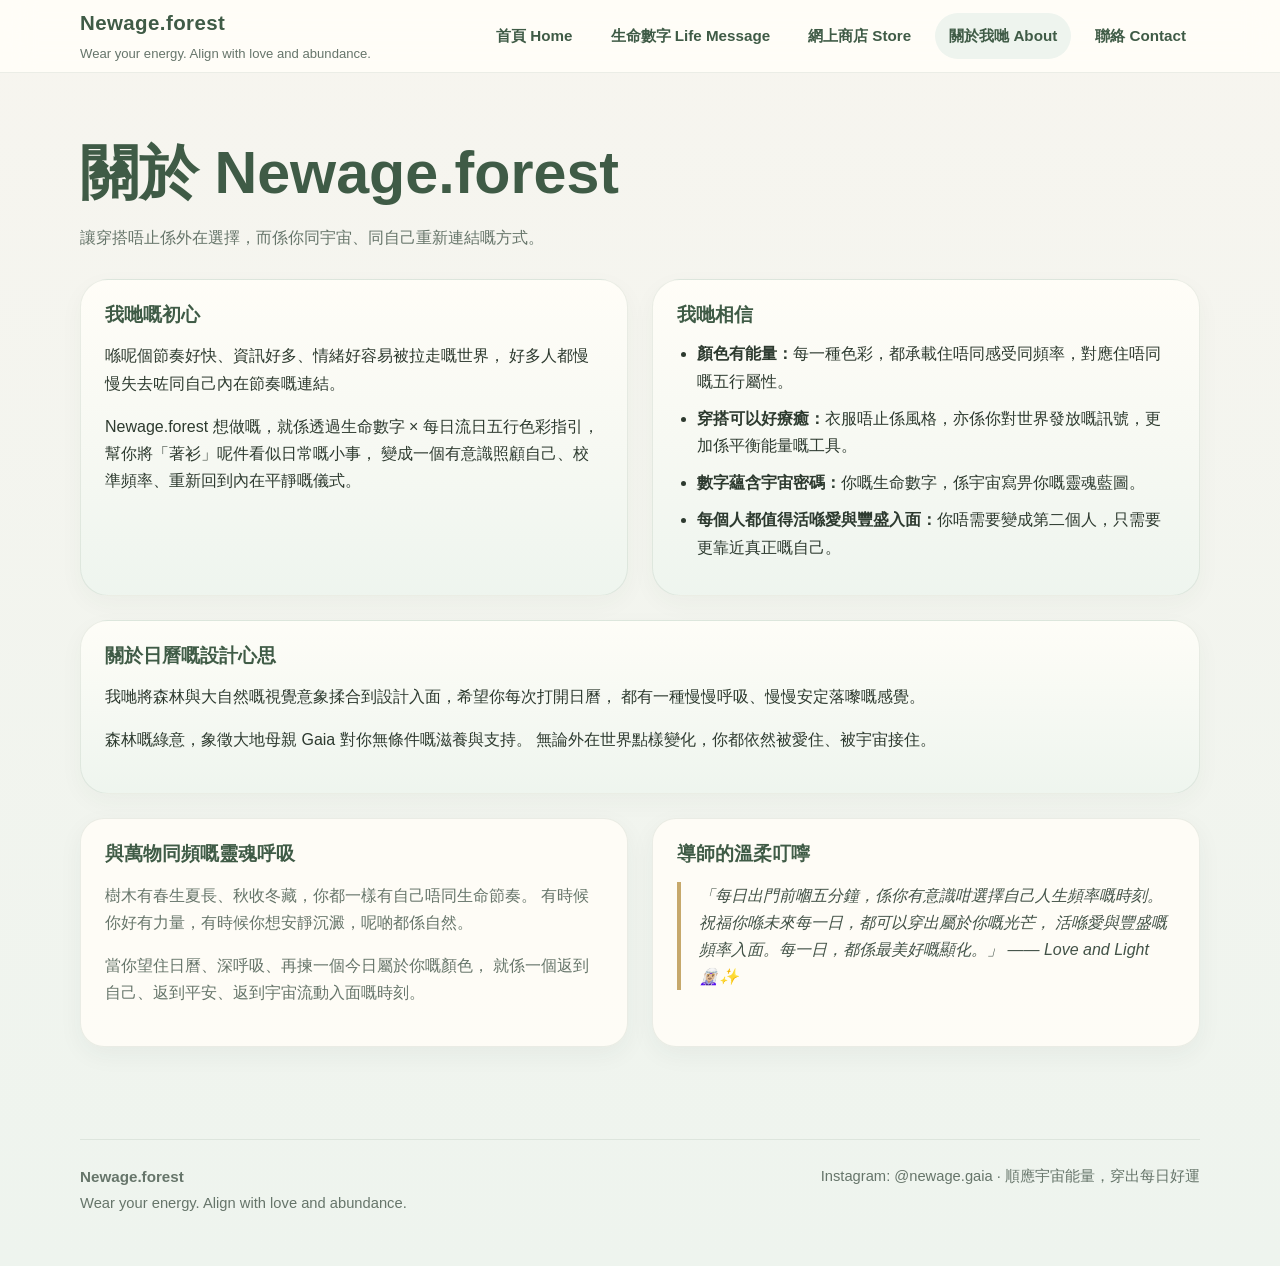
==== commit 8cc6c229: "new" ====
--- a/about.html
+++ b/about.html
@@ -26,7 +26,7 @@
 
     <div class="nav-links" id="mobileMenu">
       <a href="index.html">首頁 Home</a>
-      <a href="numerology.html">生命靈數</a>
+      <a href="numerology.html">生命數字 Life Message</a>
       <a href="store.html">網上商店 Store</a>
       <a class="active" href="about.html">關於我哋 About</a>
       <a href="contact.html">聯絡 Contact</a>
@@ -50,7 +50,7 @@
             好多人都慢慢失去咗同自己內在節奏嘅連結。
           </p>
           <p>
-            Newage.forest 想做嘅，就係透過生命靈數 × 每日流日五行色彩指引，
+            Newage.forest 想做嘅，就係透過生命數字 × 每日流日五行色彩指引，
             幫你將「著衫」呢件看似日常嘅小事，
             變成一個有意識照顧自己、校準頻率、重新回到內在平靜嘅儀式。
           </p>
@@ -61,7 +61,7 @@
           <ul class="list">
             <li><strong>顏色有能量：</strong>每一種色彩，都承載住唔同感受同頻率，對應住唔同嘅五行屬性。</li>
             <li><strong>穿搭可以好療癒：</strong>衣服唔止係風格，亦係你對世界發放嘅訊號，更加係平衡能量嘅工具。</li>
-            <li><strong>數字蘊含宇宙密碼：</strong>你嘅生命靈數，係宇宙寫畀你嘅靈魂藍圖。</li>
+            <li><strong>數字蘊含宇宙密碼：</strong>你嘅生命數字，係宇宙寫畀你嘅靈魂藍圖。</li>
             <li><strong>每個人都值得活喺愛與豐盛入面：</strong>你唔需要變成第二個人，只需要更靠近真正嘅自己。</li>
           </ul>
         </div>
--- a/css/style.css
+++ b/css/style.css
@@ -500,6 +500,12 @@
   margin:0 auto 16px;
   box-shadow:0 6px 18px rgba(63,91,70,0.2);
 }
+.age-step-num{
+  width:72px;
+  height:72px;
+  font-size:1rem;
+  line-height:1;
+}
 .joint-step h3{
   font-size:1.1rem;
   margin-bottom:12px;
@@ -1132,24 +1138,85 @@
 }
 
 .image-modal{
-  display:none;position:fixed;inset:0;
-  background:rgba(22,28,24,.88);z-index:2600;
-  align-items:center;justify-content:center;padding:20px;pointer-events:none;
-}
-.image-modal.show{display:flex;pointer-events:auto;}
+  display:none;
+  position:fixed;
+  inset:0;
+  background:rgba(22,28,24,.88);
+  z-index:2600;
+  align-items:center;
+  justify-content:center;
+  padding:20px;
+  pointer-events:none;
+}
+.image-modal.show{
+  display:flex;
+  pointer-events:auto;
+}
 .image-modal-box{
-  position:relative;max-width:96vw;max-height:92vh;
-  display:flex;align-items:center;justify-content:center;z-index:2610;
+  position:relative;
+  width:min(92vw,1100px);
+  height:min(88vh,820px);
+  display:flex;
+  align-items:center;
+  justify-content:center;
+  z-index:2610;
 }
 .image-modal-img{
-  max-width:96vw;max-height:90vh;object-fit:contain;
-  border-radius:18px;background:#fffdf8;box-shadow:0 20px 60px rgba(0,0,0,.28);
+  max-width:100%;
+  max-height:100%;
+  object-fit:contain;
+  border-radius:18px;
+  background:#fffdf8;
+  box-shadow:0 20px 60px rgba(0,0,0,.28);
 }
 .image-modal-close{
-  position:absolute;top:-14px;right:-14px;
-  width:42px;height:42px;border:none;border-radius:50%;
-  background:#fffdf8;color:var(--green-deep);font-size:1.25rem;font-weight:700;
-  cursor:pointer;box-shadow:0 8px 24px rgba(0,0,0,.18);
+  position:absolute;
+  top:-14px;
+  right:-14px;
+  width:42px;
+  height:42px;
+  border:none;
+  border-radius:50%;
+  background:#fffdf8;
+  color:var(--green-deep);
+  font-size:1.25rem;
+  font-weight:700;
+  cursor:pointer;
+  box-shadow:0 8px 24px rgba(0,0,0,.18);
+  display:flex;
+  align-items:center;
+  justify-content:center;
+  z-index:3;
+}
+.image-modal-nav{
+  position:absolute;
+  top:50%;
+  transform:translateY(-50%);
+  width:46px;
+  height:46px;
+  border:none;
+  border-radius:50%;
+  background:rgba(255,253,248,.96);
+  color:var(--green-deep);
+  font-size:1.3rem;
+  font-weight:700;
+  cursor:pointer;
+  box-shadow:0 8px 24px rgba(0,0,0,.18);
+  display:flex;
+  align-items:center;
+  justify-content:center;
+  z-index:3;
+  transition:.2s ease;
+}
+.image-modal-nav:hover{
+  transform:translateY(-50%) scale(1.06);
+  background:#ffffff;
+}
+.image-modal-nav.prev{
+  left:-60px;
+}
+.image-modal-nav.next{
+  right:-60px;
 }
 
 /* ===== ANIMATIONS ===== */
@@ -1173,7 +1240,45 @@
   animation:shimmer 3s linear infinite;
 }
 
-/* ===== MOBILE ===== */
+/* ===== REVEAL ON SCROLL ===== */
+/* FIX: These were missing — initRevealOnScroll() in JS depends on them */
+.reveal{
+  opacity:0;
+  transform:translateY(24px);
+  transition:opacity .55s ease, transform .55s ease;
+}
+.reveal.is-visible{
+  opacity:1;
+  transform:translateY(0);
+}
+
+/* ===== REDUCED MOTION (Accessibility) ===== */
+@media(prefers-reduced-motion:reduce){
+  .reveal{
+    opacity:1;
+    transform:none;
+    transition:none;
+  }
+  .reveal.is-visible{
+    opacity:1;
+    transform:none;
+  }
+  .shimmer-text{
+    animation:none;
+  }
+  .floating-num{
+    animation:none;
+  }
+}
+
+/* ===== IMAGE MODAL NAV — medium screens fix ===== */
+/* FIX: -60px buttons overflow off viewport on screens narrower than ~1280px */
+@media(max-width:1280px){
+  .image-modal-nav.prev{left:12px;}
+  .image-modal-nav.next{right:12px;}
+}
+
+/* ===== MOBILE (≤960px) ===== */
 @media(max-width:960px){
   :root{--nav-offset:118px;}
   .menu-toggle{display:flex;}
@@ -1211,6 +1316,7 @@
   .btn{width:100%;}
 }
 
+/* ===== SMALL MOBILE (≤640px) ===== */
 @media(max-width:640px){
   :root{--nav-offset:128px;}
   section{padding:52px 0;}
@@ -1225,7 +1331,30 @@
   .personality-name{font-size:.78rem;}
   .gallery-thumbs{padding:8px;}
   .thumb{flex-basis:52px;width:52px;height:52px;}
-  .image-modal-close{top:10px;right:10px;position:fixed;}
+  .image-modal-box{
+    width:100%;
+    height:auto;
+    min-height:60vh;
+  }
+  .image-modal-close{
+    top:8px;
+    right:8px;
+    position:absolute;
+    width:36px;
+    height:36px;
+    font-size:1rem;
+  }
+  .image-modal-nav{
+    width:40px;
+    height:40px;
+    font-size:1.1rem;
+  }
+  .image-modal-nav.prev{
+    left:8px;
+  }
+  .image-modal-nav.next{
+    right:8px;
+  }
   .compare-table th,.compare-table td{padding:10px 14px;font-size:.85rem;}
   .promo-banner{flex-direction:column;text-align:center;}
   .testimonial-grid{grid-template-columns:1fr;}
